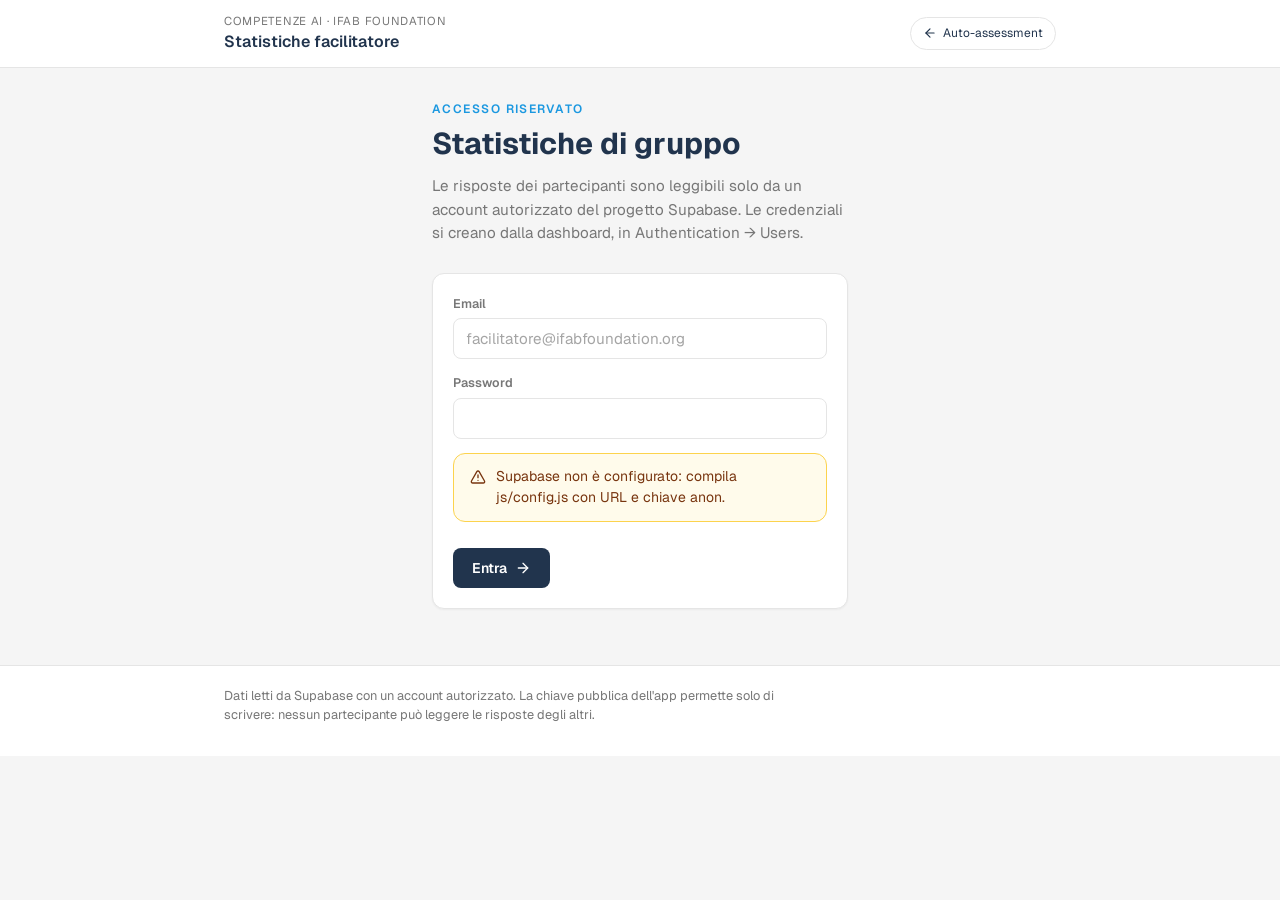
==== facilitatore.html @ 76e74b5b "Persistenza su Supabase, registrazione partecipante e pagina facilitatore Registrazione: prima del q" ====
<!DOCTYPE html>
<html lang="it">
<head>
<meta charset="utf-8">
<meta name="viewport" content="width=device-width, initial-scale=1">
<title>Statistiche · Auto-assessment competenze AI</title>
<meta name="robots" content="noindex">
<link rel="preconnect" href="https://fonts.googleapis.com">
<link rel="preconnect" href="https://fonts.gstatic.com" crossorigin>
<link rel="stylesheet" href="https://fonts.googleapis.com/css2?family=Geist:wght@400;500;600;700&display=swap">
<link rel="stylesheet" href="css/style.css">
</head>
<body>

<svg width="0" height="0" style="position:absolute" aria-hidden="true" focusable="false">
  <defs>
    <symbol id="i-shield" viewBox="0 0 24 24"><path d="M20 13c0 5-3.5 7.5-7.66 8.95a1 1 0 0 1-.67-.01C7.5 20.5 4 18 4 13V6a1 1 0 0 1 1-1c2 0 4.5-1.2 6.24-2.72a1.17 1.17 0 0 1 1.52 0C14.51 3.81 17 5 19 5a1 1 0 0 1 1 1z"/><path d="m9 12 2 2 4-4"/></symbol>
    <symbol id="i-alert" viewBox="0 0 24 24"><path d="m21.73 18-8-14a2 2 0 0 0-3.48 0l-8 14A2 2 0 0 0 4 21h16a2 2 0 0 0 1.73-3"/><path d="M12 9v4"/><path d="M12 17h.01"/></symbol>
    <symbol id="i-arrow-right" viewBox="0 0 24 24"><path d="M5 12h14"/><path d="m12 5 7 7-7 7"/></symbol>
    <symbol id="i-arrow-left" viewBox="0 0 24 24"><path d="m12 19-7-7 7-7"/><path d="M19 12H5"/></symbol>
    <symbol id="i-rotate" viewBox="0 0 24 24"><path d="M3 12a9 9 0 1 0 9-9 9.75 9.75 0 0 0-6.74 2.74L3 8"/><path d="M3 3v5h5"/></symbol>
    <symbol id="i-download" viewBox="0 0 24 24"><path d="M21 15v4a2 2 0 0 1-2 2H5a2 2 0 0 1-2-2v-4"/><path d="M7 10l5 5 5-5"/><path d="M12 15V3"/></symbol>
    <symbol id="i-logout" viewBox="0 0 24 24"><path d="M9 21H5a2 2 0 0 1-2-2V5a2 2 0 0 1 2-2h4"/><path d="m16 17 5-5-5-5"/><path d="M21 12H9"/></symbol>
  </defs>
</svg>

<header class="site-header">
  <div class="wrap header-inner">
    <div>
      <p class="header-eyebrow">Competenze AI · IFAB Foundation</p>
      <p class="header-title">Statistiche facilitatore</p>
    </div>
    <div class="header-side">
      <span class="chip" id="user-chip" hidden>
        <svg class="icon"><use href="#i-shield"/></svg>
        <span id="user-email"></span>
      </span>
      <a class="chip chip-link" href="index.html">
        <svg class="icon"><use href="#i-arrow-left"/></svg> Auto-assessment
      </a>
    </div>
  </div>
</header>

<main class="wrap">

  <!-- ============ LOGIN ============ -->
  <section id="view-login" class="view" hidden>
    <div class="login-wrap">
      <p class="eyebrow">Accesso riservato</p>
      <h1>Statistiche di gruppo</h1>
      <p class="lead">
        Le risposte dei partecipanti sono leggibili solo da un account autorizzato del progetto
        Supabase. Le credenziali si creano dalla dashboard, in Authentication → Users.
      </p>

      <form class="card login-card" id="login-form" novalidate>
        <div class="field">
          <label for="email">Email</label>
          <input type="email" id="email" autocomplete="username" required placeholder="facilitatore@ifabfoundation.org">
        </div>
        <div class="field">
          <label for="password">Password</label>
          <input type="password" id="password" autocomplete="current-password" required>
        </div>

        <div class="alert alert-warn" id="login-error" role="alert" hidden></div>

        <div class="actions">
          <button type="submit" class="btn btn-primary" id="login-submit">
            Entra <svg class="icon"><use href="#i-arrow-right"/></svg>
          </button>
        </div>
      </form>
    </div>
  </section>

  <!-- ============ DASHBOARD ============ -->
  <section id="view-stats" class="view" hidden>
    <p class="eyebrow">Esito aggregato</p>
    <h1>Come sta andando il gruppo</h1>

    <div class="actions" style="margin-bottom: 20px">
      <button type="button" class="btn btn-ghost" id="btn-refresh">
        <svg class="icon"><use href="#i-rotate"/></svg> Aggiorna
      </button>
      <button type="button" class="btn btn-ghost" id="btn-csv">
        <svg class="icon"><use href="#i-download"/></svg> Esporta CSV
      </button>
      <button type="button" class="btn btn-ghost" id="btn-logout">
        <svg class="icon"><use href="#i-logout"/></svg> Esci
      </button>
      <span class="micro" id="loaded-at"></span>
    </div>

    <div class="alert alert-warn" id="stats-error" role="alert" hidden></div>

    <div id="stats-empty" class="empty-state" hidden>
      Nessuna compilazione registrata finora.
    </div>

    <div id="stats-body" hidden>
      <div class="kpi-grid" id="kpi-grid"></div>

      <div class="grid-2">
        <div class="card">
          <h3>Medie per dimensione</h3>
          <ul class="bars" id="dim-bars"></ul>
          <p class="micro" id="dim-note"></p>
        </div>
        <div class="card">
          <h3>Radar del gruppo</h3>
          <div class="chart-holder">
            <canvas id="radar" width="520" height="400" role="img"
                    aria-label="Radar delle medie di gruppo, asse da 0 a 4"></canvas>
          </div>
          <p class="micro">Asse fisso 0–4, come nel profilo individuale.</p>
        </div>
      </div>

      <div class="grid-2" style="margin-top: 16px">
        <div class="card">
          <h3>Distribuzione dei profili</h3>
          <ul class="bars" id="band-bars"></ul>
        </div>
        <div class="card">
          <h3>Alert rilevati</h3>
          <ul class="bars" id="alert-bars"></ul>
          <p class="micro">Percentuali sulle compilazioni complete.</p>
        </div>
      </div>

      <div class="card" style="margin-top: 16px">
        <div class="card-head">
          <h3>Item più critici</h3>
          <span class="micro">media più bassa · minimo 2 risposte</span>
        </div>
        <ul class="bars" id="item-bars"></ul>
      </div>

      <div class="card" style="margin-top: 16px">
        <div class="card-head">
          <h3>Compilazioni</h3>
          <span class="micro" id="sessions-count"></span>
        </div>
        <div class="table-scroll">
          <table class="data-table">
            <thead>
              <tr>
                <th scope="col">Partecipante</th>
                <th scope="col">Avviata</th>
                <th scope="col">Stato</th>
                <th scope="col">Totale</th>
                <th scope="col">Profilo</th>
                <th scope="col">Alert</th>
              </tr>
            </thead>
            <tbody id="sessions-tbody"></tbody>
          </table>
        </div>
      </div>
    </div>
  </section>

</main>

<footer class="site-footer">
  <div class="wrap">
    <p class="micro">
      Dati letti da Supabase con un account autorizzato. La chiave pubblica dell'app permette solo
      di scrivere: nessun partecipante può leggere le risposte degli altri.
    </p>
  </div>
</footer>

<script src="js/config.js"></script>
<script src="js/items.js"></script>
<script src="js/db.js"></script>
<script src="js/radar.js"></script>
<script src="js/facilitator.js"></script>
</body>
</html>
---- css/style.css ----
/* ==========================================================================
   Auto-assessment competenze AI
   Stile allineato all'app Workshop AI Adoption di IFAB Foundation:
   fondo grigio chiaro, card bianche arrotondate con bordo sottile,
   navy per i titoli, blu come unico accento, gerarchia tipografica compatta.
   ========================================================================== */

:root {
  /* palette IFAB */
  --blue:        #1b98e0;
  --blue-dark:   #0345a5;
  --navy:        #21344d;
  --navy-deep:   #021f54;
  --gold:        #dbcb4f;

  --bg:          #f5f5f5;
  --bg-soft:     #f2f2f2;
  --surface:     #ffffff;
  --text:        #292929;
  --muted:       #777777;
  --border:      #e5e5e5;

  --blue-wash:   rgba(27, 152, 224, 0.06);
  --blue-tint:   rgba(27, 152, 224, 0.10);
  --blue-line:   rgba(27, 152, 224, 0.30);

  --amber-bg:    #fffbeb;
  --amber-line:  #fcd34d;
  --amber-text:  #78350f;
  --rose-bg:     #fff1f2;
  --rose-line:   #fda4af;
  --rose-text:   #881337;
  --green:       #059669;

  --radius-sm:  8px;
  --radius:     12px;
  --radius-lg:  16px;
  --shadow-sm:  0 1px 2px rgba(41, 41, 41, 0.05);
  --shadow-md:  0 4px 12px -4px rgba(33, 52, 77, 0.14);

  --maxw: 896px;   /* max-w-4xl dell'app di riferimento */
  --font: "Geist", "Segoe UI", Arial, Helvetica, sans-serif;
}

*, *::before, *::after { box-sizing: border-box; }

/* l'attributo hidden deve vincere sui display espliciti (flex/grid) delle regole sotto */
[hidden] { display: none !important; }

html { -webkit-text-size-adjust: 100%; }

body {
  margin: 0;
  font-family: var(--font);
  font-size: 15px;
  line-height: 1.55;
  color: var(--text);
  background: var(--bg);
  -webkit-font-smoothing: antialiased;
}

.wrap { width: 100%; max-width: var(--maxw); margin: 0 auto; padding: 0 16px; }

@media (min-width: 640px) { .wrap { padding: 0 32px; } }

.sr-only {
  position: absolute; width: 1px; height: 1px; padding: 0; margin: -1px;
  overflow: hidden; clip: rect(0 0 0 0); white-space: nowrap; border: 0;
}

.icon { width: 1em; height: 1em; flex: none; stroke: currentColor; fill: none;
        stroke-width: 2; stroke-linecap: round; stroke-linejoin: round; }

/* ---------- Header / footer ---------- */

.site-header {
  background: var(--surface);
  border-bottom: 1px solid var(--border);
  padding: 12px 0;
}

.header-inner { display: flex; align-items: center; justify-content: space-between; gap: 12px; }

.header-eyebrow {
  margin: 0;
  font-size: 0.72rem;
  text-transform: uppercase;
  letter-spacing: 0.06em;
  color: var(--muted);
}

.header-title { margin: 0; font-size: 1rem; font-weight: 600; color: var(--navy); }

.chip {
  display: inline-flex; align-items: center; gap: 6px;
  border-radius: 999px;
  background: var(--bg-soft);
  padding: 6px 12px;
  font-size: 0.75rem;
  color: var(--muted);
  white-space: nowrap;
}

.chip .icon { width: 14px; height: 14px; }

.site-footer { margin-top: 48px; border-top: 1px solid var(--border); background: var(--surface); padding: 20px 0 32px; }
.site-footer .micro { margin: 0; max-width: 70ch; }

/* ---------- Tipografia ---------- */

h1 {
  font-size: clamp(1.5rem, 3vw, 1.875rem);
  line-height: 1.2;
  font-weight: 700;
  color: var(--navy);
  margin: 8px 0 12px;
}

h2 { font-size: 1.125rem; font-weight: 600; color: var(--navy); margin: 0 0 4px; }
h3 { font-size: 0.875rem; font-weight: 600; color: var(--navy); margin: 0 0 12px; }

.eyebrow {
  margin: 0;
  font-size: 0.75rem;
  font-weight: 600;
  text-transform: uppercase;
  letter-spacing: 0.12em;
  color: var(--blue);
}

.lead { font-size: 0.95rem; color: var(--muted); max-width: 66ch; margin: 0 0 28px; }
.lead-tight { margin-bottom: 16px; }
.micro { font-size: 0.8rem; color: var(--muted); line-height: 1.5; }

.view { padding: 32px 0 8px; }

/* ---------- Card e griglie ---------- */

.card {
  background: var(--surface);
  border: 1px solid var(--border);
  border-radius: var(--radius);
  padding: 20px;
  box-shadow: var(--shadow-sm);
}

.grid-2 {
  display: grid;
  grid-template-columns: repeat(auto-fit, minmax(300px, 1fr));
  gap: 16px;
  align-items: start;  /* le card si fermano al loro contenuto, senza vuoti in coda */
}

.ticks { list-style: none; margin: 0; padding: 0; }

.ticks li {
  display: flex; align-items: flex-start; gap: 8px;
  font-size: 0.875rem; color: var(--muted);
  margin-bottom: 8px;
}

.ticks li:last-child { margin-bottom: 0; }
.ticks .icon { width: 15px; height: 15px; margin-top: 3px; color: var(--blue); }

/* ---------- Intro ---------- */

.intro-hero { text-align: center; max-width: 42rem; margin: 0 auto 28px; }
.intro-hero .lead { margin: 0 auto; }
.intro-actions { display: flex; flex-direction: column; align-items: center; gap: 14px; margin-top: 28px; }

.note-privacy {
  display: flex; align-items: flex-start; gap: 8px;
  border: 1px solid var(--blue-line);
  background: var(--blue-wash);
  border-radius: var(--radius);
  padding: 12px 16px;
  color: var(--navy);
  max-width: 46rem;
  margin: 24px auto 0;
}

.note-privacy .icon { width: 15px; height: 15px; margin-top: 2px; color: var(--blue); }

/* ---------- Scala ---------- */

.scale-legend { list-style: none; margin: 0; padding: 0; }

.scale-legend li {
  display: flex; align-items: baseline; gap: 8px;
  font-size: 0.82rem; color: var(--muted);
  margin-bottom: 6px;
}

.scale-legend li:last-child { margin-bottom: 0; }

.scale-legend .sc-num {
  flex: 0 0 22px;
  height: 22px;
  border-radius: 999px;
  display: inline-flex; align-items: center; justify-content: center;
  background: var(--bg-soft);
  color: var(--navy);
  font-size: 0.72rem; font-weight: 700;
}

.scale-legend-inline { display: grid; grid-template-columns: repeat(auto-fit, minmax(215px, 1fr)); gap: 6px 20px; }

/* ---------- Barra scala + progresso (sticky) ---------- */

.sticky-bar {
  position: sticky; top: 12px; z-index: 20;
  background: var(--surface);
  border: 1px solid var(--border);
  border-radius: var(--radius);
  box-shadow: var(--shadow-md);
  padding: 14px 18px;
  margin-bottom: 20px;
  display: grid;
  grid-template-columns: 1fr auto;
  gap: 12px 24px;
  align-items: center;
}

.progress-block { min-width: 150px; }

.progress-row { display: flex; align-items: center; justify-content: flex-end; gap: 8px; }

.progress-count {
  display: inline-flex; align-items: center;
  border-radius: 999px;
  background: var(--navy);
  color: #fff;
  padding: 5px 12px;
  font-size: 0.75rem;
  font-weight: 600;
  font-variant-numeric: tabular-nums;
}

.progress-track { height: 4px; border-radius: 999px; background: var(--border); margin-top: 8px; overflow: hidden; }
.progress-fill { height: 100%; width: 0; border-radius: 999px; background: var(--blue); transition: width 0.2s ease; }

.progress-missing {
  display: flex; align-items: center; justify-content: flex-end; gap: 5px;
  margin: 8px 0 0;
  font-size: 0.75rem;
  font-weight: 600;
  color: #b45309;
}

.progress-missing .icon { width: 13px; height: 13px; }

/* ---------- Lista item ---------- */

.item-list { list-style: none; margin: 0; padding: 0; display: flex; flex-direction: column; gap: 12px; }

.item {
  background: var(--surface);
  border: 1px solid var(--border);
  border-radius: var(--radius);
  padding: 16px 18px;
  box-shadow: var(--shadow-sm);
  transition: border-color 0.15s ease, background-color 0.15s ease;
}

.item.is-answered { border-color: var(--blue-line); }

.item.is-missing { border-color: var(--amber-line); background: var(--amber-bg); }

.item fieldset { border: 0; margin: 0; padding: 0; }
.item legend { display: block; padding: 0; margin-bottom: 14px; }

.item-num {
  display: inline-block;
  font-size: 0.72rem; font-weight: 700;
  color: var(--muted);
  margin-right: 8px;
  font-variant-numeric: tabular-nums;
}

.item-text { font-size: 0.95rem; color: var(--text); }
.item-stem { color: var(--muted); }

.opts { display: grid; grid-template-columns: repeat(4, minmax(0, 1fr)); gap: 8px; }

.opt {
  position: relative;
  display: flex; flex-direction: column; gap: 3px;
  border: 1px solid var(--border);
  border-radius: var(--radius-sm);
  background: var(--surface);
  padding: 9px 11px 11px;
  cursor: pointer;
  transition: border-color 0.12s ease, background-color 0.12s ease, color 0.12s ease;
}

.opt:hover { border-color: var(--blue); }

.opt input { position: absolute; opacity: 0; width: 1px; height: 1px; }

.opt-num { font-size: 0.9rem; font-weight: 700; color: var(--navy); line-height: 1.2; }
.opt-txt { font-size: 0.72rem; color: var(--muted); line-height: 1.35; }

/* `:has()` mantiene lo stato anche prima che il JS sia attivo */
.opt.is-selected,
.opt:has(input:checked) { border-color: var(--blue); background: var(--blue); }

.opt.is-selected .opt-num,
.opt.is-selected .opt-txt,
.opt:has(input:checked) .opt-num,
.opt:has(input:checked) .opt-txt { color: #fff; }

.opt:focus-within { outline: 2px solid var(--blue); outline-offset: 2px; }

.item-flag {
  display: flex; align-items: center; gap: 5px;
  margin: 12px 0 0;
  font-size: 0.78rem; font-weight: 600;
  color: #b45309;
}

.item-flag .icon { width: 14px; height: 14px; }

/* ---------- Alert ---------- */

.alert {
  display: flex; align-items: flex-start; gap: 10px;
  border: 1px solid var(--border);
  border-radius: var(--radius);
  background: var(--surface);
  padding: 12px 16px;
  margin: 0 0 12px;
  font-size: 0.875rem;
}

.alert .icon { width: 16px; height: 16px; margin-top: 3px; }
.alert-body { flex: 1; min-width: 0; }
.alert strong { display: block; margin-bottom: 2px; }

.alert-warn { background: var(--amber-bg); border-color: var(--amber-line); color: var(--amber-text); }
.alert-danger { background: var(--rose-bg); border-color: var(--rose-line); color: var(--rose-text); }

.jump-list { margin: 8px 0 0; padding: 0; list-style: none; display: flex; flex-wrap: wrap; gap: 6px; }

.jump-list a {
  display: inline-block;
  border: 1px solid var(--amber-line);
  border-radius: 999px;
  background: var(--surface);
  padding: 2px 10px;
  font-size: 0.75rem; font-weight: 600;
  color: #b45309;
  text-decoration: none;
}

.jump-list a:hover { background: #b45309; border-color: #b45309; color: #fff; }

.alerts { display: flex; flex-direction: column; }
.alerts:empty { display: none; }

/* ---------- Bottoni ---------- */

.btn {
  display: inline-flex; align-items: center; justify-content: center; gap: 8px;
  font-family: inherit;
  font-size: 0.875rem;
  font-weight: 600;
  border: 1px solid transparent;
  border-radius: var(--radius-sm);
  padding: 10px 18px;
  cursor: pointer;
  background: none;
  text-decoration: none;
  transition: background-color 0.15s ease, color 0.15s ease, border-color 0.15s ease, box-shadow 0.15s ease;
}

.btn .icon { width: 16px; height: 16px; }
.btn:focus-visible { outline: 2px solid var(--blue); outline-offset: 2px; }

.btn-primary { background: var(--navy); color: #fff; }
.btn-primary:hover { background: var(--navy-deep); }

.btn-outline { border-color: var(--navy); color: var(--navy); }
.btn-outline:hover { background: var(--navy); color: #fff; }

.btn-ghost { border-color: var(--border); background: var(--surface); color: var(--text); }
.btn-ghost:hover { border-color: var(--blue); color: var(--navy); }

.btn-lg { padding: 13px 26px; font-size: 0.95rem; border-radius: var(--radius); }

.actions { display: flex; flex-wrap: wrap; gap: 10px; align-items: center; }
.actions-end { margin-top: 28px; }

.form-footer { margin-top: 24px; }

/* ---------- Risultati ---------- */

.score-hero {
  display: grid;
  grid-template-columns: minmax(140px, 200px) 1fr;
  gap: 28px;
  align-items: center;
  background: var(--surface);
  border: 1px solid var(--border);
  border-radius: var(--radius-lg);
  box-shadow: var(--shadow-sm);
  padding: 24px 26px;
  margin: 4px 0 16px;
}

.score-figure { display: flex; flex-direction: column; }

.score-value {
  font-size: clamp(2.75rem, 7vw, 3.5rem);
  font-weight: 700;
  line-height: 1;
  color: var(--navy);
  font-variant-numeric: tabular-nums;
}

.score-scale { font-size: 0.8rem; color: var(--muted); margin-top: 6px; }

.score-meter { height: 5px; border-radius: 999px; background: var(--border); margin-top: 12px; overflow: hidden; }
.score-meter span { display: block; height: 100%; border-radius: 999px; background: var(--blue); }

.band-badge {
  display: inline-flex; align-items: center; gap: 6px;
  border-radius: 999px;
  background: var(--blue-tint);
  color: var(--blue-dark);
  padding: 4px 12px;
  font-size: 0.72rem; font-weight: 700;
  text-transform: uppercase; letter-spacing: 0.08em;
}

.band-name { margin: 10px 0 6px; font-size: 1.25rem; font-weight: 700; color: var(--navy); }
.band-reading { margin: 0 0 12px; font-size: 0.9rem; color: var(--muted); }

.band-priority {
  display: flex; align-items: flex-start; gap: 8px;
  margin: 0;
  border: 1px solid var(--blue-line);
  background: var(--blue-wash);
  border-radius: var(--radius-sm);
  padding: 10px 12px;
  font-size: 0.85rem;
  font-weight: 600;
  color: var(--navy);
}

.band-priority .icon { width: 15px; height: 15px; margin-top: 2px; color: var(--blue); }

.dim-table { width: 100%; border-collapse: collapse; font-size: 0.875rem; }

.dim-table th, .dim-table td { text-align: left; padding: 9px 6px; border-bottom: 1px solid var(--border); }
.dim-table tbody tr:last-child th, .dim-table tbody tr:last-child td { border-bottom: 0; }

.dim-table thead th {
  font-size: 0.7rem; text-transform: uppercase; letter-spacing: 0.08em;
  color: var(--muted); font-weight: 600;
}

.dim-table td:nth-child(2), .dim-table td:nth-child(3),
.dim-table th:nth-child(2), .dim-table th:nth-child(3) { text-align: right; font-variant-numeric: tabular-nums; }

.dim-table .dim-name { font-weight: 600; color: var(--navy); }
.dim-table .dim-mean { font-weight: 700; color: var(--navy); }
.dim-table .dim-pct { color: var(--muted); }

.dim-bar { display: block; height: 4px; border-radius: 999px; background: var(--border); margin-top: 6px; overflow: hidden; }
.dim-bar span { display: block; height: 100%; border-radius: 999px; background: var(--blue); }

.chart-holder { max-width: 420px; margin: 0 auto; }

/* canvas (radar) e SVG si adattano al contenitore */
#radar,
.chart-holder svg { width: 100%; height: auto; display: block; }

.detail-answers {
  margin-top: 20px;
  background: var(--surface);
  border: 1px solid var(--border);
  border-radius: var(--radius);
  box-shadow: var(--shadow-sm);
  padding: 4px 20px;
}

.detail-answers summary {
  cursor: pointer;
  font-size: 0.875rem; font-weight: 600; color: var(--navy);
  padding: 14px 0;
  list-style: none;
}

.detail-answers summary::-webkit-details-marker { display: none; }

.detail-answers summary::before {
  content: "＋";
  margin-right: 8px;
  color: var(--blue);
  font-weight: 700;
}

.detail-answers[open] summary::before { content: "－"; }

.recap-list { margin: 0 0 16px; padding: 0; list-style: none; }

.recap-list li {
  display: grid;
  grid-template-columns: 28px 1fr;
  gap: 12px;
  padding: 9px 0;
  border-top: 1px solid var(--border);
  font-size: 0.85rem;
  color: var(--muted);
}

.recap-score {
  display: inline-flex; align-items: center; justify-content: center;
  width: 26px; height: 26px;
  border-radius: 999px;
  background: var(--blue-tint);
  color: var(--blue-dark);
  font-weight: 700; font-size: 0.78rem;
}

/* ---------- Responsive ---------- */

@media (max-width: 720px) {
  .view { padding: 24px 0 8px; }
  .opts { grid-template-columns: repeat(2, minmax(0, 1fr)); }
  .sticky-bar { grid-template-columns: 1fr; position: static; }
  .progress-row, .progress-missing { justify-content: flex-start; }
  .score-hero { grid-template-columns: 1fr; gap: 18px; }
  .header-inner .chip { display: none; }
}

@media (max-width: 420px) {
  .opts { grid-template-columns: 1fr; }
  .opt { flex-direction: row; align-items: baseline; gap: 10px; }
}

/* ---------- Header: partecipante e accesso facilitatore ---------- */

.header-side { display: flex; align-items: center; gap: 8px; }

.chip-link { text-decoration: none; color: var(--navy); border: 1px solid var(--border); background: var(--surface); transition: border-color 0.15s ease; }
.chip-link:hover { border-color: var(--blue); }

.chip-action { color: var(--blue); text-decoration: none; font-weight: 600; margin-left: 2px; }
.chip-action:hover { text-decoration: underline; }

/* ---------- Registrazione ---------- */

.register-wrap { max-width: 34rem; margin: 0 auto; }
.register-wrap .lead { margin-bottom: 20px; }
.register-card { display: flex; flex-direction: column; gap: 14px; }

.field { display: flex; flex-direction: column; gap: 5px; }

.field label { font-size: 0.78rem; font-weight: 600; color: var(--muted); }

.field input {
  font-family: inherit;
  font-size: 0.95rem;
  color: var(--text);
  background: var(--surface);
  border: 1px solid var(--border);
  border-radius: var(--radius-sm);
  padding: 10px 12px;
}

.field input::placeholder { color: #a5a5a5; }

.field input:focus { outline: none; border-color: var(--blue); box-shadow: 0 0 0 3px var(--blue-tint); }

.register-card .actions { margin-top: 4px; }
.register-card .micro { margin: 0; }

/* ---------- Stato del salvataggio ---------- */

.save-status {
  display: flex; align-items: center; justify-content: flex-end; gap: 5px;
  margin: 8px 0 0;
  font-size: 0.75rem;
  font-weight: 600;
  color: var(--muted);
}

.save-status .icon { width: 13px; height: 13px; }
.save-status.is-saved { color: var(--green); }
.save-status.is-error { color: #b45309; }
.save-status.is-off { color: var(--muted); }

.note-offline {
  display: flex; align-items: flex-start; gap: 8px;
  border: 1px solid var(--amber-line);
  background: var(--amber-bg);
  border-radius: var(--radius);
  padding: 12px 16px;
  color: var(--amber-text);
  max-width: 46rem;
  margin: 12px auto 0;
}

.note-offline .icon { width: 15px; height: 15px; margin-top: 2px; }

/* ---------- Pagina facilitatore ---------- */

.login-wrap { max-width: 26rem; margin: 0 auto; }
.login-card { display: flex; flex-direction: column; gap: 14px; }

.kpi-grid {
  display: grid;
  grid-template-columns: repeat(auto-fit, minmax(150px, 1fr));
  gap: 12px;
  margin-bottom: 16px;
}

.kpi {
  background: var(--surface);
  border: 1px solid var(--border);
  border-radius: var(--radius);
  box-shadow: var(--shadow-sm);
  padding: 14px 16px;
}

.kpi-label { font-size: 0.72rem; text-transform: uppercase; letter-spacing: 0.08em; color: var(--muted); }
.kpi-value { font-size: 1.75rem; font-weight: 700; color: var(--navy); line-height: 1.1; margin-top: 4px; font-variant-numeric: tabular-nums; }
.kpi-hint { font-size: 0.75rem; color: var(--muted); margin-top: 2px; }

.bars { list-style: none; margin: 0; padding: 0; }

.bars li { margin-bottom: 12px; font-size: 0.85rem; }
.bars li:last-child { margin-bottom: 0; }

.bar-head { display: flex; justify-content: space-between; gap: 12px; align-items: baseline; }
.bar-name { color: var(--navy); font-weight: 600; }
.bar-value { color: var(--muted); font-variant-numeric: tabular-nums; }

.bar-track { height: 6px; border-radius: 999px; background: var(--border); margin-top: 5px; overflow: hidden; }
.bar-track span { display: block; height: 100%; border-radius: 999px; background: var(--blue); }
.bar-track.is-alert span { background: #e0a01b; }

.data-table { width: 100%; border-collapse: collapse; font-size: 0.85rem; }
.data-table th, .data-table td { text-align: left; padding: 8px 6px; border-bottom: 1px solid var(--border); white-space: nowrap; }
.data-table thead th { font-size: 0.7rem; text-transform: uppercase; letter-spacing: 0.08em; color: var(--muted); font-weight: 600; }
.data-table td.num { text-align: right; font-variant-numeric: tabular-nums; }
.data-table .name { font-weight: 600; color: var(--navy); white-space: normal; }
.table-scroll { overflow-x: auto; }

.tag {
  display: inline-block;
  border-radius: 999px;
  padding: 2px 9px;
  font-size: 0.72rem;
  font-weight: 600;
  background: var(--bg-soft);
  color: var(--navy);
}

.tag-open { background: var(--amber-bg); color: var(--amber-text); }
.tag-alert { background: var(--rose-bg); color: var(--rose-text); margin-right: 4px; }

.card-head { display: flex; align-items: baseline; justify-content: space-between; gap: 12px; margin-bottom: 12px; }
.card-head h3 { margin: 0; }

.empty-state {
  border: 1px dashed var(--border);
  border-radius: var(--radius);
  background: var(--surface);
  padding: 32px;
  text-align: center;
  color: var(--muted);
  font-size: 0.875rem;
}

/* ---------- Stampa ---------- */

@media print {
  .site-header, .site-footer, .actions, .sticky-bar { display: none !important; }
  body { background: #fff; font-size: 11pt; }
  .view { padding: 0; }
  .card, .score-hero, .detail-answers { border-color: #999; box-shadow: none; break-inside: avoid; }
  .detail-answers summary { display: none; }
  .grid-2 { grid-template-columns: 1fr 1fr; }
}
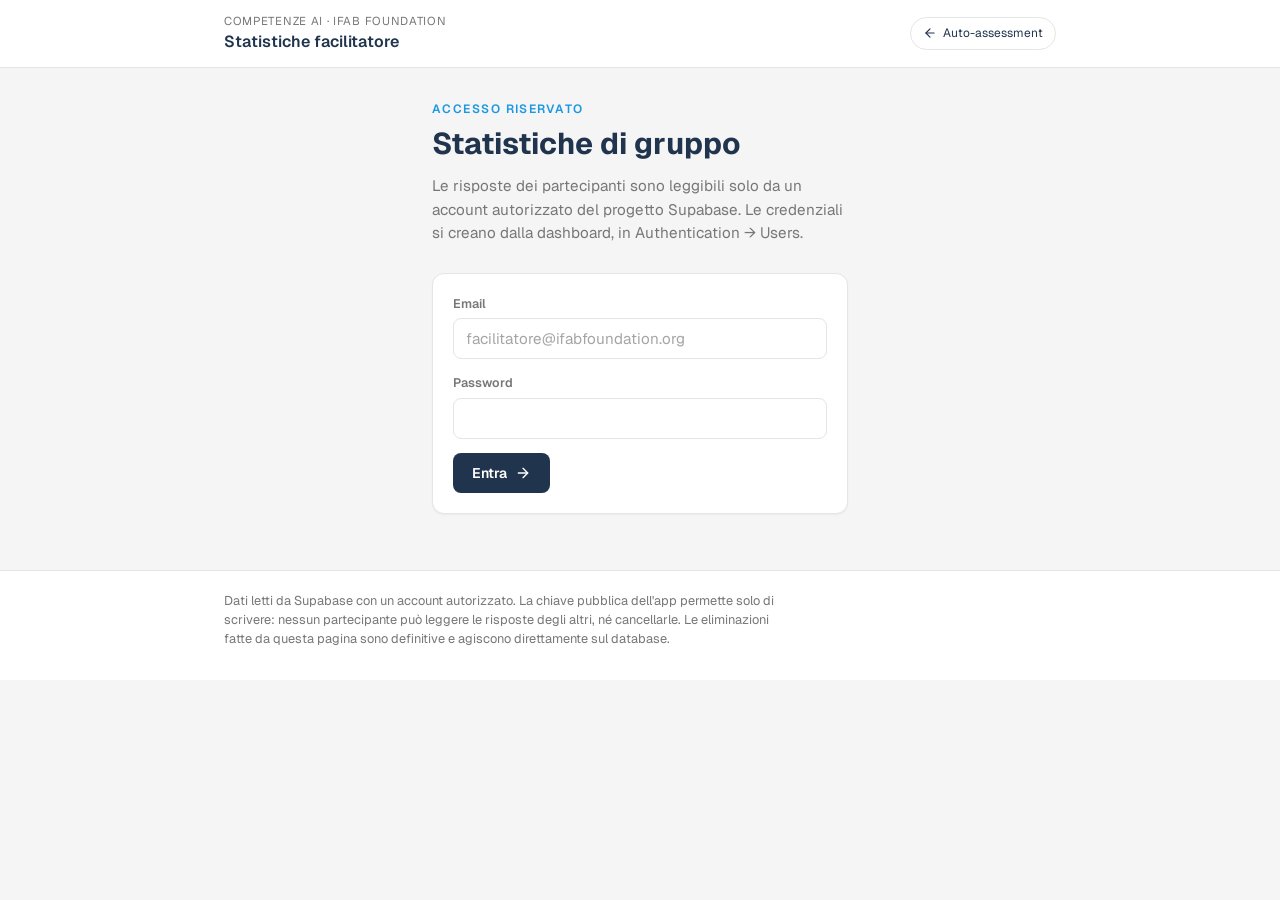
==== commit 1675e16e: "Il facilitatore può eliminare partecipanti, compilazioni e risposte Nella pagina statistiche: cestin" ====
--- a/facilitatore.html
+++ b/facilitatore.html
@@ -20,6 +20,8 @@
     <symbol id="i-arrow-left" viewBox="0 0 24 24"><path d="m12 19-7-7 7-7"/><path d="M19 12H5"/></symbol>
     <symbol id="i-rotate" viewBox="0 0 24 24"><path d="M3 12a9 9 0 1 0 9-9 9.75 9.75 0 0 0-6.74 2.74L3 8"/><path d="M3 3v5h5"/></symbol>
     <symbol id="i-download" viewBox="0 0 24 24"><path d="M21 15v4a2 2 0 0 1-2 2H5a2 2 0 0 1-2-2v-4"/><path d="M7 10l5 5 5-5"/><path d="M12 15V3"/></symbol>
+    <symbol id="i-trash" viewBox="0 0 24 24"><path d="M3 6h18"/><path d="M19 6v14a2 2 0 0 1-2 2H7a2 2 0 0 1-2-2V6"/><path d="M8 6V4a2 2 0 0 1 2-2h4a2 2 0 0 1 2 2v2"/><path d="M10 11v6"/><path d="M14 11v6"/></symbol>
+    <symbol id="i-check" viewBox="0 0 24 24"><path d="M20 6 9 17l-5-5"/></symbol>
     <symbol id="i-logout" viewBox="0 0 24 24"><path d="M9 21H5a2 2 0 0 1-2-2V5a2 2 0 0 1 2-2h4"/><path d="m16 17 5-5-5-5"/><path d="M21 12H9"/></symbol>
   </defs>
 </svg>
@@ -94,6 +96,7 @@
     </div>
 
     <div class="alert alert-warn" id="stats-error" role="alert" hidden></div>
+    <div class="alert alert-ok" id="stats-note" role="status" hidden></div>
 
     <div id="stats-empty" class="empty-state" hidden>
       Nessuna compilazione registrata finora.
@@ -143,32 +146,120 @@
           <h3>Compilazioni</h3>
           <span class="micro" id="sessions-count"></span>
         </div>
+        <div class="bulk-bar">
+          <label class="check">
+            <input type="checkbox" id="sessions-all">
+            <span>Seleziona tutte</span>
+          </label>
+          <button type="button" class="btn btn-danger btn-sm" id="btn-del-sessions" disabled>
+            <svg class="icon"><use href="#i-trash"/></svg>
+            <span id="btn-del-sessions-label">Elimina le selezionate</span>
+          </button>
+        </div>
         <div class="table-scroll">
           <table class="data-table">
             <thead>
               <tr>
+                <th scope="col" class="col-check"><span class="sr-only">Selezione</span></th>
                 <th scope="col">Partecipante</th>
                 <th scope="col">Avviata</th>
                 <th scope="col">Stato</th>
                 <th scope="col">Totale</th>
                 <th scope="col">Profilo</th>
                 <th scope="col">Alert</th>
+                <th scope="col" class="col-act"><span class="sr-only">Azioni</span></th>
               </tr>
             </thead>
             <tbody id="sessions-tbody"></tbody>
           </table>
         </div>
+        <p class="micro">
+          Eliminare una compilazione cancella anche le sue risposte; il partecipante resta
+          registrato, con le eventuali altre compilazioni.
+        </p>
+      </div>
+
+      <div class="card" style="margin-top: 16px">
+        <div class="card-head">
+          <h3>Partecipanti</h3>
+          <span class="micro" id="people-count"></span>
+        </div>
+        <div class="bulk-bar">
+          <label class="check">
+            <input type="checkbox" id="people-all">
+            <span>Seleziona tutti</span>
+          </label>
+          <button type="button" class="btn btn-danger btn-sm" id="btn-del-people" disabled>
+            <svg class="icon"><use href="#i-trash"/></svg>
+            <span id="btn-del-people-label">Elimina i selezionati</span>
+          </button>
+        </div>
+        <div class="table-scroll">
+          <table class="data-table">
+            <thead>
+              <tr>
+                <th scope="col" class="col-check"><span class="sr-only">Selezione</span></th>
+                <th scope="col">Nome</th>
+                <th scope="col">Registrato</th>
+                <th scope="col">Compilazioni</th>
+                <th scope="col">Ultima attività</th>
+                <th scope="col" class="col-act"><span class="sr-only">Azioni</span></th>
+              </tr>
+            </thead>
+            <tbody id="people-tbody"></tbody>
+          </table>
+        </div>
+        <p class="micro">
+          Eliminare un partecipante cancella anche tutte le sue compilazioni e risposte: gli
+          aggregati qui sopra si ricalcolano senza di lui.
+        </p>
+      </div>
+
+      <div class="card card-danger" style="margin-top: 16px">
+        <div class="card-head">
+          <h3>Svuota l'archivio</h3>
+          <span class="micro">operazione non reversibile</span>
+        </div>
+        <p class="micro">
+          Cancella dal database <strong>tutti</strong> i partecipanti, tutte le compilazioni e tutte
+          le risposte. Utile per ripartire da zero fra due workshop: esporta prima il CSV, perché non
+          c'è modo di recuperare i dati.
+        </p>
+        <div class="actions" style="margin-top: 12px">
+          <button type="button" class="btn btn-danger" id="btn-del-all">
+            <svg class="icon"><use href="#i-trash"/></svg> Elimina tutti i dati
+          </button>
+        </div>
       </div>
     </div>
   </section>
 
 </main>
+
+<dialog class="modal" id="confirm-dialog" aria-labelledby="confirm-title">
+  <div class="modal-card">
+    <h3 id="confirm-title">Confermi l'eliminazione?</h3>
+    <p class="modal-text" id="confirm-text"></p>
+    <ul class="modal-list" id="confirm-list"></ul>
+    <div class="field" id="confirm-typed" hidden>
+      <label for="confirm-word">Scrivi ELIMINA per confermare</label>
+      <input type="text" id="confirm-word" autocomplete="off" spellcheck="false" placeholder="ELIMINA">
+    </div>
+    <div class="actions modal-actions">
+      <button type="button" class="btn btn-ghost" id="confirm-cancel">Annulla</button>
+      <button type="button" class="btn btn-danger" id="confirm-ok">
+        <svg class="icon"><use href="#i-trash"/></svg> <span id="confirm-ok-label">Elimina</span>
+      </button>
+    </div>
+  </div>
+</dialog>
 
 <footer class="site-footer">
   <div class="wrap">
     <p class="micro">
       Dati letti da Supabase con un account autorizzato. La chiave pubblica dell'app permette solo
-      di scrivere: nessun partecipante può leggere le risposte degli altri.
+      di scrivere: nessun partecipante può leggere le risposte degli altri, né cancellarle.
+      Le eliminazioni fatte da questa pagina sono definitive e agiscono direttamente sul database.
     </p>
   </div>
 </footer>
--- a/css/style.css
+++ b/css/style.css
@@ -31,6 +31,8 @@
   --rose-line:   #fda4af;
   --rose-text:   #881337;
   --green:       #059669;
+  --danger:      #be123c;
+  --danger-deep: #9f1239;
 
   --radius-sm:  8px;
   --radius:     12px;
@@ -674,10 +676,94 @@
   font-size: 0.875rem;
 }
 
+/* ---------- Cancellazioni: selezione, pulsanti, conferma ---------- */
+
+.alert-ok { background: #ecfdf5; border-color: #a7f3d0; color: #065f46; }
+
+.btn-danger { border-color: var(--danger); color: var(--danger); background: var(--surface); }
+.btn-danger:hover { background: var(--danger); border-color: var(--danger); color: #fff; }
+.btn-danger:disabled { border-color: var(--border); color: #a5a5a5; background: var(--surface); cursor: not-allowed; }
+.btn-danger:disabled:hover { background: var(--surface); color: #a5a5a5; }
+
+.btn-sm { padding: 6px 12px; font-size: 0.78rem; }
+
+/* Cestino di riga: nessun contorno finché non ci si passa sopra. */
+.btn-icon {
+  display: inline-flex; align-items: center; justify-content: center;
+  width: 28px; height: 28px;
+  padding: 0;
+  border: 1px solid transparent;
+  border-radius: var(--radius-sm);
+  background: none;
+  color: var(--muted);
+  cursor: pointer;
+  transition: color 0.15s ease, border-color 0.15s ease, background 0.15s ease;
+}
+
+.btn-icon .icon { width: 15px; height: 15px; }
+.btn-icon:hover { color: var(--danger); border-color: var(--rose-line); background: var(--rose-bg); }
+.btn-icon:focus-visible { outline: 2px solid var(--danger); outline-offset: 1px; }
+
+.bulk-bar {
+  display: flex; flex-wrap: wrap; align-items: center; justify-content: space-between;
+  gap: 10px;
+  padding-bottom: 12px;
+  margin-bottom: 4px;
+  border-bottom: 1px solid var(--border);
+}
+
+.check { display: inline-flex; align-items: center; gap: 7px; font-size: 0.8rem; color: var(--muted); cursor: pointer; }
+.check input { width: 15px; height: 15px; accent-color: var(--danger); cursor: pointer; margin: 0; }
+
+.data-table .col-check, .data-table .col-act { width: 1%; }
+.data-table td.cell-check, .data-table td.cell-act { padding-top: 4px; padding-bottom: 4px; }
+.data-table tr.is-selected { background: var(--rose-bg); }
+.data-table tbody tr.is-empty td { color: var(--muted); white-space: normal; }
+
+.card-danger { border-color: var(--rose-line); background: var(--rose-bg); }
+.card-danger h3 { color: var(--rose-text); }
+.card-danger .micro { color: var(--rose-text); }
+.card-danger .btn-danger { background: var(--surface); }
+
+/* ---------- Dialogo di conferma ---------- */
+
+.modal { border: 0; padding: 0; background: none; max-width: min(30rem, calc(100vw - 32px)); }
+.modal::backdrop { background: rgba(33, 52, 77, 0.45); }
+
+.modal-card {
+  background: var(--surface);
+  border: 1px solid var(--border);
+  border-radius: var(--radius-lg);
+  box-shadow: var(--shadow-md);
+  padding: 22px 24px;
+}
+
+.modal-card h3 { margin: 0 0 8px; }
+.modal-text { margin: 0; font-size: 0.9rem; color: var(--muted); }
+
+.modal-list {
+  margin: 12px 0 0; padding: 10px 14px;
+  list-style: none;
+  border: 1px solid var(--border);
+  border-radius: var(--radius-sm);
+  background: var(--bg-soft);
+  font-size: 0.82rem;
+  max-height: 9rem;
+  overflow-y: auto;
+}
+
+.modal-list:empty { display: none; }
+.modal-list li { color: var(--navy); }
+.modal-list li + li { margin-top: 4px; }
+
+.modal-card .field { margin-top: 14px; }
+.modal-actions { margin-top: 18px; justify-content: flex-end; }
+
 /* ---------- Stampa ---------- */
 
 @media print {
-  .site-header, .site-footer, .actions, .sticky-bar { display: none !important; }
+  .site-header, .site-footer, .actions, .sticky-bar, .bulk-bar, .modal,
+  .col-check, .col-act, .cell-check, .cell-act, .card-danger { display: none !important; }
   body { background: #fff; font-size: 11pt; }
   .view { padding: 0; }
   .card, .score-hero, .detail-answers { border-color: #999; box-shadow: none; break-inside: avoid; }
